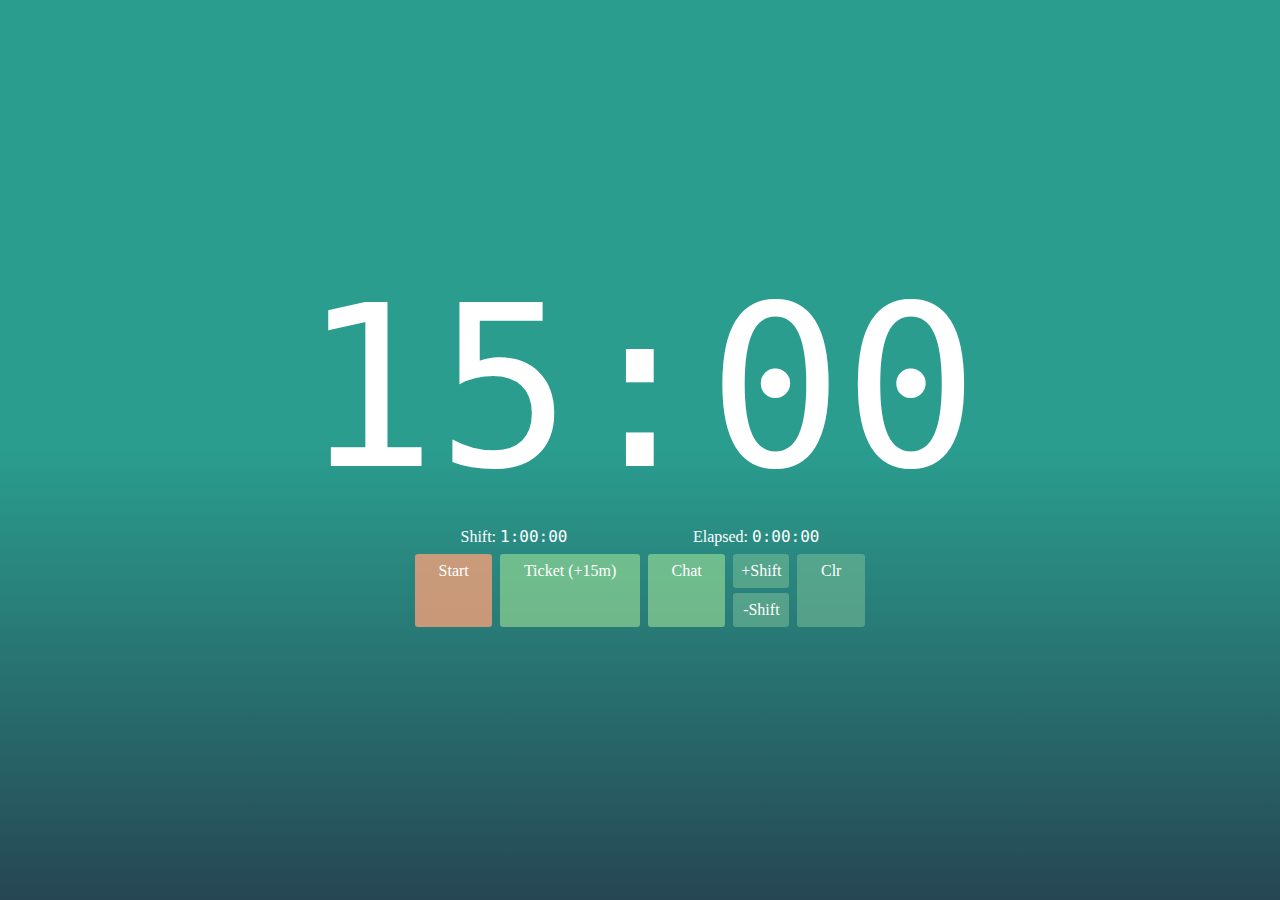
==== tickettimer/index.html @ 1de26f3c "Attempt some cache busting." ====
<!DOCTYPE html>
<html>
<head>
<title>Simple Timer</title>
<meta charset="utf-8">
<link href="css/style.css?v=1.0" rel="stylesheet">
</head>
<body><div id="timer">
	<div id="mainClock" class="clock paused">15:00</div>
	<div id="extraClocks">
		<div>Shift: <span id="shiftClock" class="clock paused">1:00</span></div>
		<div>Elapsed: <span id="elapsedClock" class="clock paused">0:00</span></div>
	</div>
	<div id="controls">
		<div id="pause" class="control pause" onClick="togglePause()">Start</div>		
		<div class="control done" onClick="addTime(15, 'done')">Ticket (+15m)</div>			
			<div class="control done" onClick="addTime(0, 'done')">Chat</div>
		<div style="display:flex; flex-direction: column; gap: 5px;">
			<div class="control" onClick="addShiftTime(15)">+Shift</div>
			<div class="control" onClick="addShiftTime(-15)">-Shift</div>			
		</div>
		<div class="control" onClick="resetTimer()">Clr</div>
	</div>
	<div id="resets"></div>
</div>
<script src="js/main.js?v=1.0"></script>
</body>
</html>
---- tickettimer/css/style.css ----
:root {
    font-size: 16px;
	--bg-light: rgb(42,157,143);
    --bg-dark: rgb(38,70,83);
    --bg-fallback: var(--bg-light);
	--bg: linear-gradient(0deg, var(--bg-dark) 0%, var(--bg-light) 50%);
	--textColor: white;
	--clockTextColor: white;	
	--control-Secondary: rgba(128,196,152, .5);
	--control-Primary: rgba(255, 161, 122, .75);
	--control-Good: rgba(182, 243, 156, .5); 
	--control-Bad: rgba(160, 80, 80, .75); 
}

body { 
	margin:0;
	padding: 0;
	background: var(--bg-fallback);	
	background: linear-gradient(0deg, rgba(38,70,83,1) 0%, rgba(42,157,143,1) 50%);
	color: var(--textColor);
}

#timer {
	padding: 0;
	margin: 0;
	height: 100%;
	min-height: 100vh;
	min-width: 100vw;
	display: flex;
	align-items: center;
	justify-content: center;
	flex-direction: column;
	gap: .5rem;
}

#timer > div {
	text-align: center;
	min-width: 50vmin;
	max-width: 95vmin;
}

#mainClock {
	font-size: 25vmin;
}

.clock { 
	font-family: monospace;
	color: var(--clockTextColor);
}

#extraClocks {
	display: flex;
	font-size: 1rem;
	justify-content: space-evenly;
	gap: 5rem;
}

#controls {
	display: flex;
	gap: .5rem;
	justify-content: center;
}

.control {
	border-radius: 3px;
	background: var(--control-Secondary);
	padding: .5rem;
	text-align: center;
	cursor: pointer;
	flex-grow: 1;
}

#resets {
	margin-top: .5rem;
	display: flex;
	gap: .5rem;
	flex-wrap: wrap;
}

.reset-dot {
	border-radius:50%;
	background-color: var(--control-Secondary);
	width: 1.5rem;
	height: 1.5rem;
}

.delay { background: var(--control-Seconder); }
.done {	background: var(--control-Good); }
.expire { background: var(--control-Bad); }
.pause { background: var(--control-Primary); }

.paused {
	transition: 1s opacity linear;
  animation: blinker 2s linear infinite;
}

:not(.paused) {
	transition: 1s * linear;
}

@keyframes blinker {
  50% {
    opacity: 20%;
  }
}
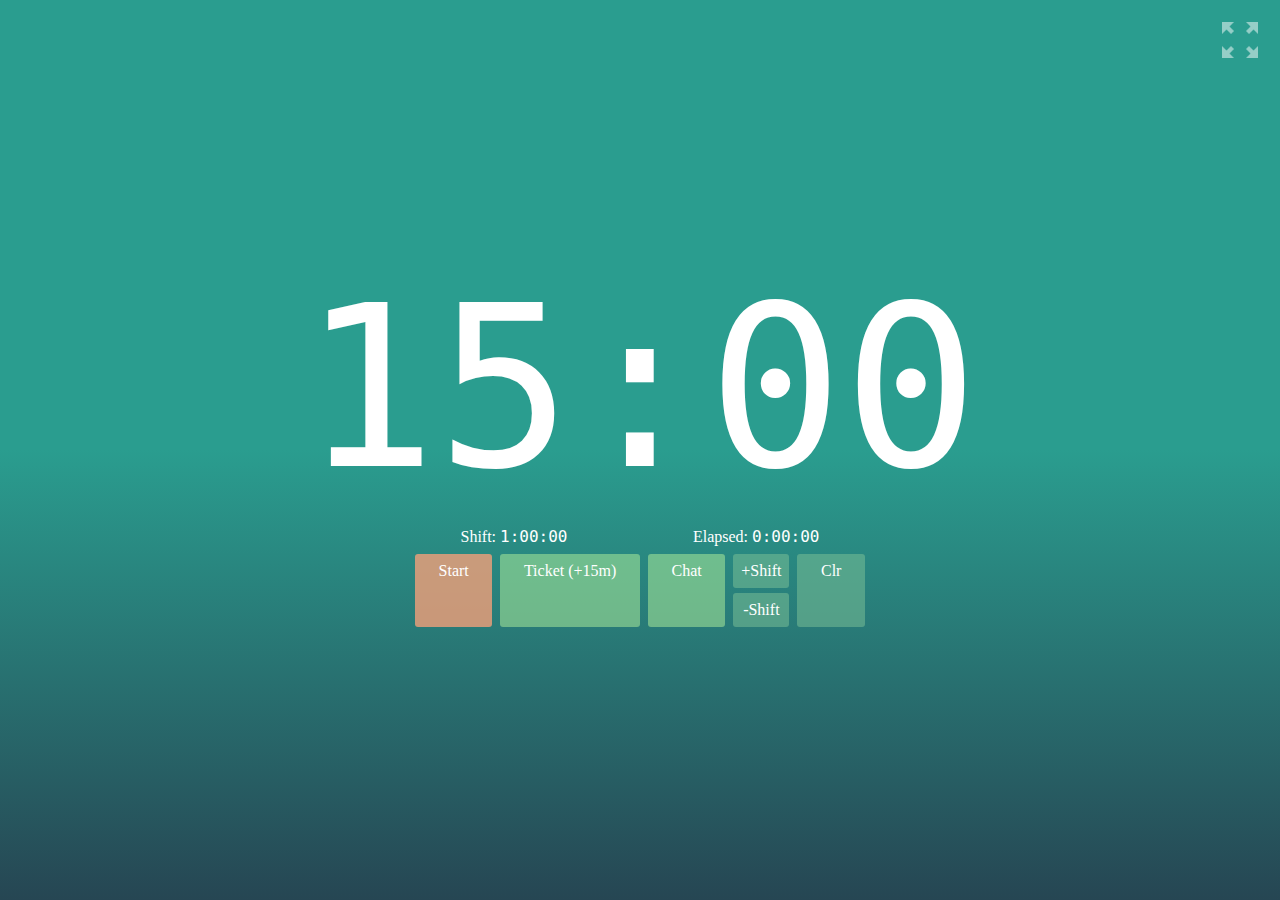
==== commit 95883a64: "Add Fullscreen" ====
--- a/tickettimer/index.html
+++ b/tickettimer/index.html
@@ -23,6 +23,8 @@
 	</div>
 	<div id="resets"></div>
 </div>
+<div class="fscontrol" id="openFullScreen" onClick="openFullscreen()"></div>
+<div class="fscontrol hidden" id="closeFullScreen" onClick="closeFullscreen()"></div>
 <script src="js/main.js?v=1.0"></script>
 </body>
 </html>
--- a/tickettimer/css/style.css
+++ b/tickettimer/css/style.css
@@ -18,6 +18,10 @@
 	background: var(--bg-fallback);	
 	background: linear-gradient(0deg, rgba(38,70,83,1) 0%, rgba(42,157,143,1) 50%);
 	color: var(--textColor);
+}
+
+.hidden {
+	display: none;
 }
 
 #timer {
@@ -70,6 +74,34 @@
 	flex-grow: 1;
 }
 
+.fscontrol {
+	width: 3rem;
+	height: 3rem;
+	position: fixed;
+	top: 1rem;
+	right: 1rem;
+	opacity: .5;
+	cursor: pointer;
+	background-size: contain;
+}
+
+.fscontrol:hover,
+.fscontrol:focus {
+	opacity: .75;
+}
+
+.fscontrol:active {
+	opacity: 1;
+}
+
+#openFullScreen {
+	background-image: url("../assets/openfullscreen.png");
+}
+
+#closeFullScreen {
+	background-image: url("../assets/closefullscreen.png");
+}
+
 #resets {
 	margin-top: .5rem;
 	display: flex;
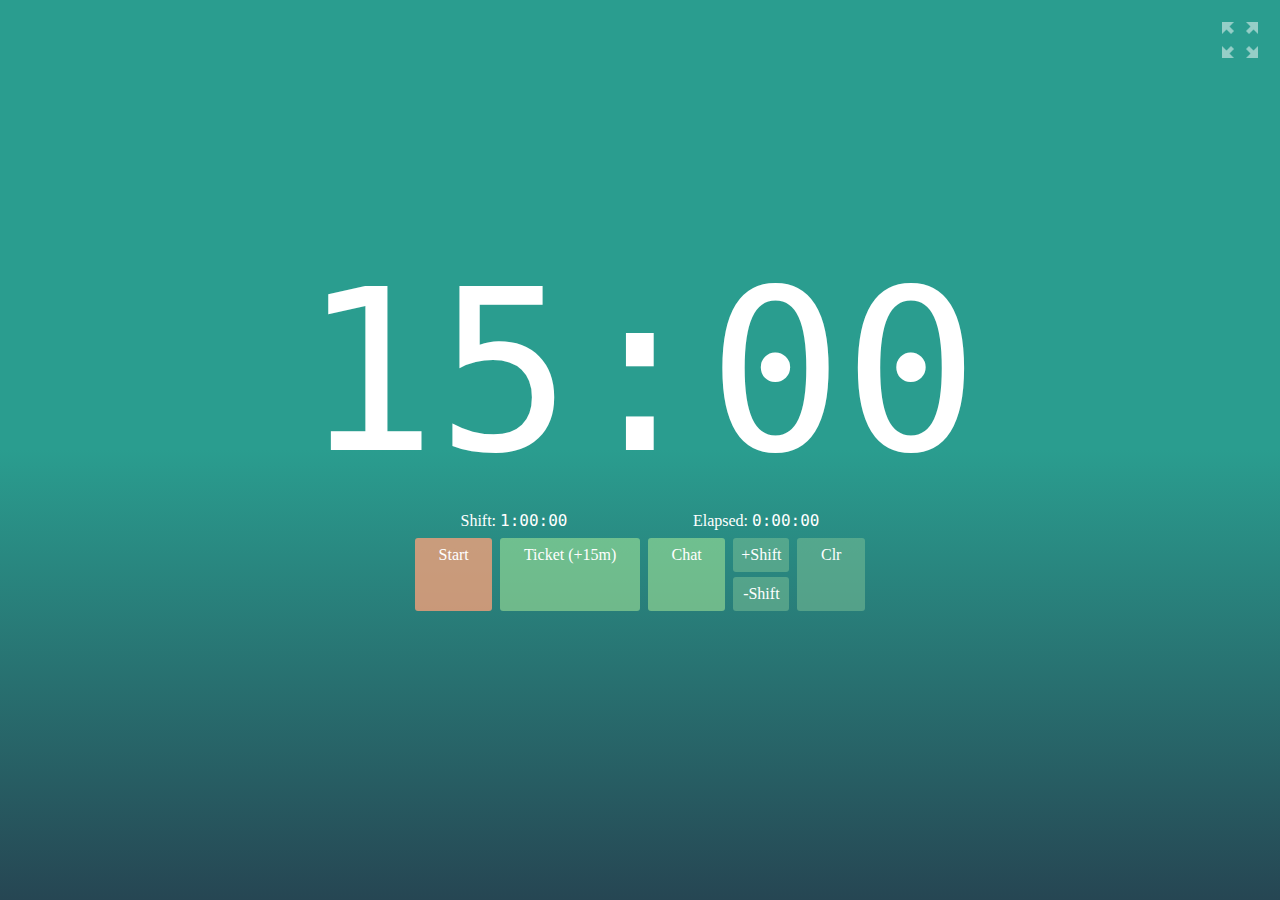
==== commit 072aca4d: "Spruce up CSS Improve keepawake feature Factor out fullscreen feature Start on clock class" ====
--- a/tickettimer/index.html
+++ b/tickettimer/index.html
@@ -15,7 +15,7 @@
 		<div id="pause" class="control pause" onClick="togglePause()">Start</div>		
 		<div class="control done" onClick="addTime(15, 'done')">Ticket (+15m)</div>			
 			<div class="control done" onClick="addTime(0, 'done')">Chat</div>
-		<div style="display:flex; flex-direction: column; gap: 5px;">
+		<div class="control-group">
 			<div class="control" onClick="addShiftTime(15)">+Shift</div>
 			<div class="control" onClick="addShiftTime(-15)">-Shift</div>			
 		</div>
@@ -26,5 +26,7 @@
 <div class="fscontrol" id="openFullScreen" onClick="openFullscreen()"></div>
 <div class="fscontrol hidden" id="closeFullScreen" onClick="closeFullscreen()"></div>
 <script src="js/main.js?v=1.0"></script>
+<script src="js/fullscreen.js?v=1.0"></script>
+<script src="js/keepawake.js?v=1.0"></script>
 </body>
 </html>
--- a/tickettimer/css/style.css
+++ b/tickettimer/css/style.css
@@ -40,7 +40,6 @@
 #timer > div {
 	text-align: center;
 	min-width: 50vmin;
-	max-width: 95vmin;
 }
 
 #mainClock {
@@ -65,13 +64,31 @@
 	justify-content: center;
 }
 
+.control-group {
+	display:flex;
+	flex-direction: column;
+	gap: 5px;
+}
+
 .control {
+	position: relative;
 	border-radius: 3px;
 	background: var(--control-Secondary);
 	padding: .5rem;
 	text-align: center;
 	cursor: pointer;
 	flex-grow: 1;
+	box-shadow: 0px 0px 0px rgba(16, 16, 64, 0);
+}
+
+.control:hover { 
+	box-shadow: 1px 1px 2px rgba(16, 16, 64, .25);
+}
+
+.control:active { 
+	top: 1px;
+	left: 1px;
+	box-shadow: inset 1px 1px 2px rgba(16, 16, 64, .25);
 }
 
 .fscontrol {
@@ -83,6 +100,7 @@
 	opacity: .5;
 	cursor: pointer;
 	background-size: contain;
+	transition: .2s opacity;
 }
 
 .fscontrol:hover,
@@ -107,6 +125,8 @@
 	display: flex;
 	gap: .5rem;
 	flex-wrap: wrap;
+	min-height: 2rem;
+	max-width: 22rem;
 }
 
 .reset-dot {
@@ -123,15 +143,11 @@
 
 .paused {
 	transition: 1s opacity linear;
-  animation: blinker 2s linear infinite;
-}
-
-:not(.paused) {
-	transition: 1s * linear;
+  	animation: blinker 2s linear infinite;
 }
 
 @keyframes blinker {
   50% {
-    opacity: 20%;
+    opacity: 50%;
   }
 }
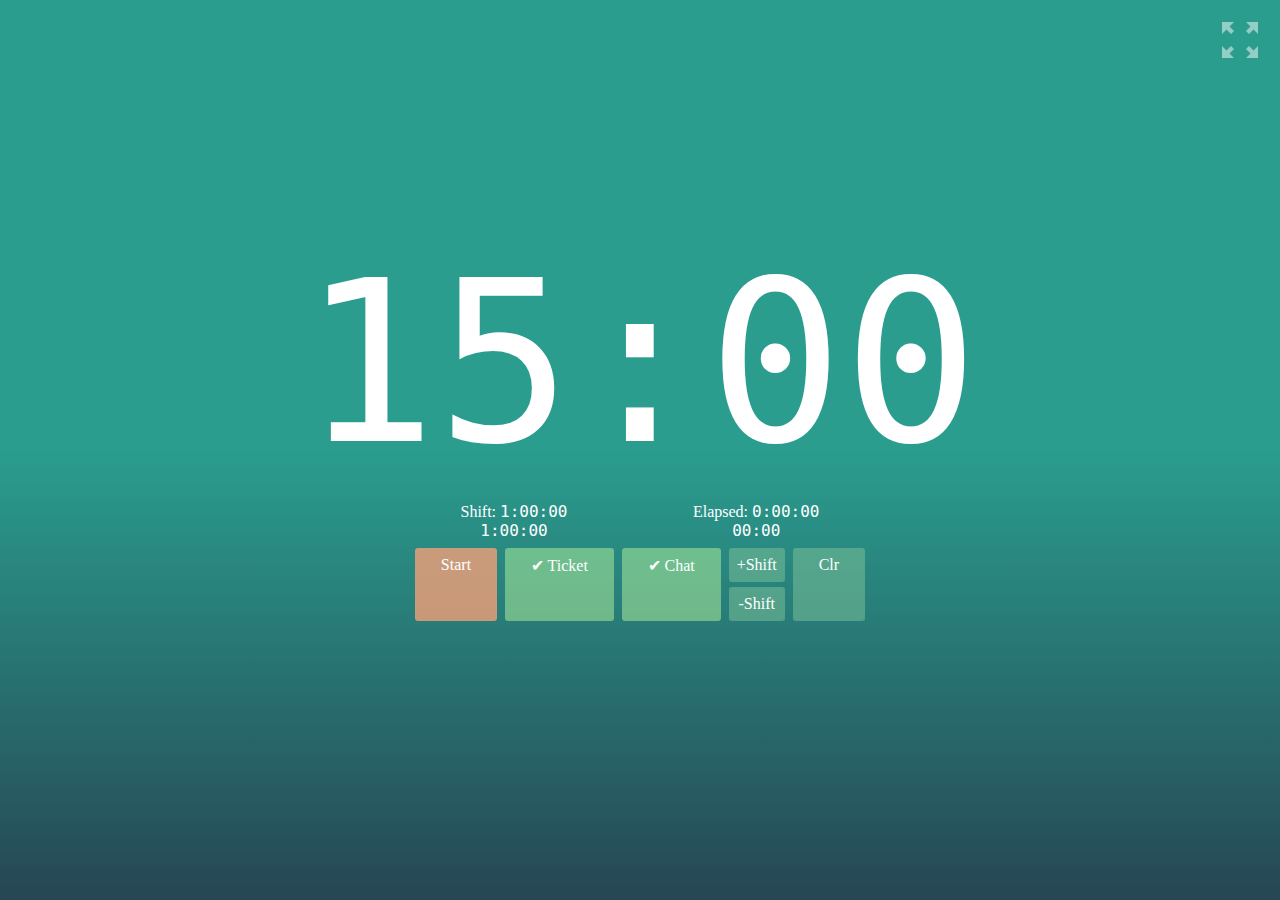
==== commit b2977917: "Begin work on databinding module." ====
--- a/tickettimer/index.html
+++ b/tickettimer/index.html
@@ -12,9 +12,9 @@
 		<div>Elapsed: <span id="elapsedClock" class="clock paused">0:00</span></div>
 	</div>
 	<div id="controls">
-		<div id="pause" class="control pause" onClick="togglePause()">Start</div>		
-		<div class="control done" onClick="addTime(15, 'done')">Ticket (+15m)</div>			
-			<div class="control done" onClick="addTime(0, 'done')">Chat</div>
+		<div id="pause" data-bind-class="" data-bind-text="" class="control pause" onClick="togglePause()">Start</div>		
+		<div class="control done" onClick="addTicketTime(15, 'done')"> &#10004; Ticket</div>			
+			<div class="control done" onClick="addTime(0, 'done')">&#10004; Chat</div>
 		<div class="control-group">
 			<div class="control" onClick="addShiftTime(15)">+Shift</div>
 			<div class="control" onClick="addShiftTime(-15)">-Shift</div>			
@@ -25,6 +25,7 @@
 </div>
 <div class="fscontrol" id="openFullScreen" onClick="openFullscreen()"></div>
 <div class="fscontrol hidden" id="closeFullScreen" onClick="closeFullscreen()"></div>
+<script src="js/flextimer.js?v=1.0"></script>
 <script src="js/main.js?v=1.0"></script>
 <script src="js/fullscreen.js?v=1.0"></script>
 <script src="js/keepawake.js?v=1.0"></script>
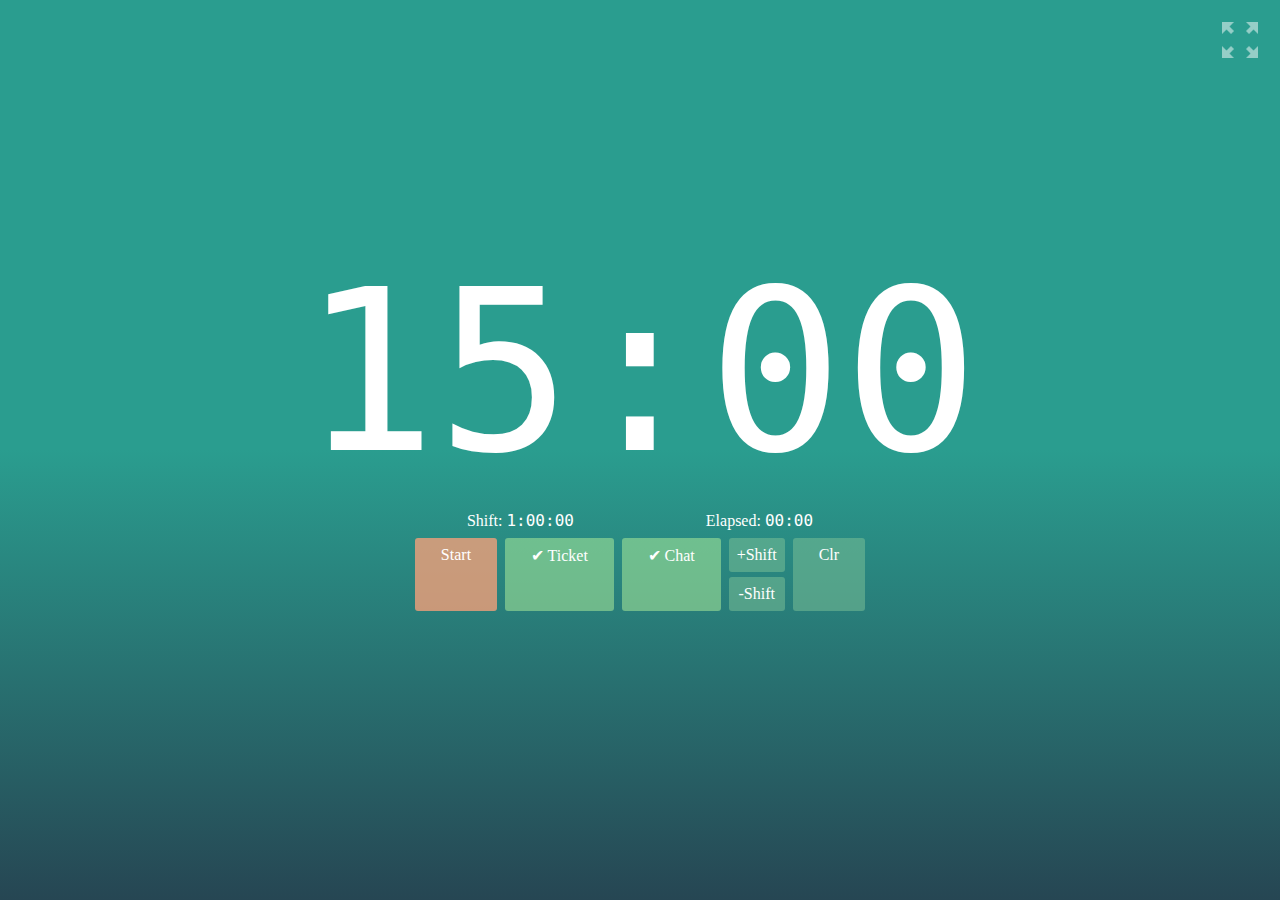
==== commit 0cb11121: "Update timer logic, add tests, and more." ====
--- a/tickettimer/index.html
+++ b/tickettimer/index.html
@@ -12,7 +12,7 @@
 		<div>Elapsed: <span id="elapsedClock" class="clock paused">0:00</span></div>
 	</div>
 	<div id="controls">
-		<div id="pause" data-bind-class="" data-bind-text="" class="control pause" onClick="togglePause()">Start</div>		
+		<div id="pause" class="control pause" onClick="mainButtonAction()">Start</div>		
 		<div class="control done" onClick="addTicketTime(15, 'done')"> &#10004; Ticket</div>			
 			<div class="control done" onClick="addTime(0, 'done')">&#10004; Chat</div>
 		<div class="control-group">
@@ -25,6 +25,7 @@
 </div>
 <div class="fscontrol" id="openFullScreen" onClick="openFullscreen()"></div>
 <div class="fscontrol hidden" id="closeFullScreen" onClick="closeFullscreen()"></div>
+<script src="js/databinding.js?v=1.0"></script>
 <script src="js/flextimer.js?v=1.0"></script>
 <script src="js/main.js?v=1.0"></script>
 <script src="js/fullscreen.js?v=1.0"></script>
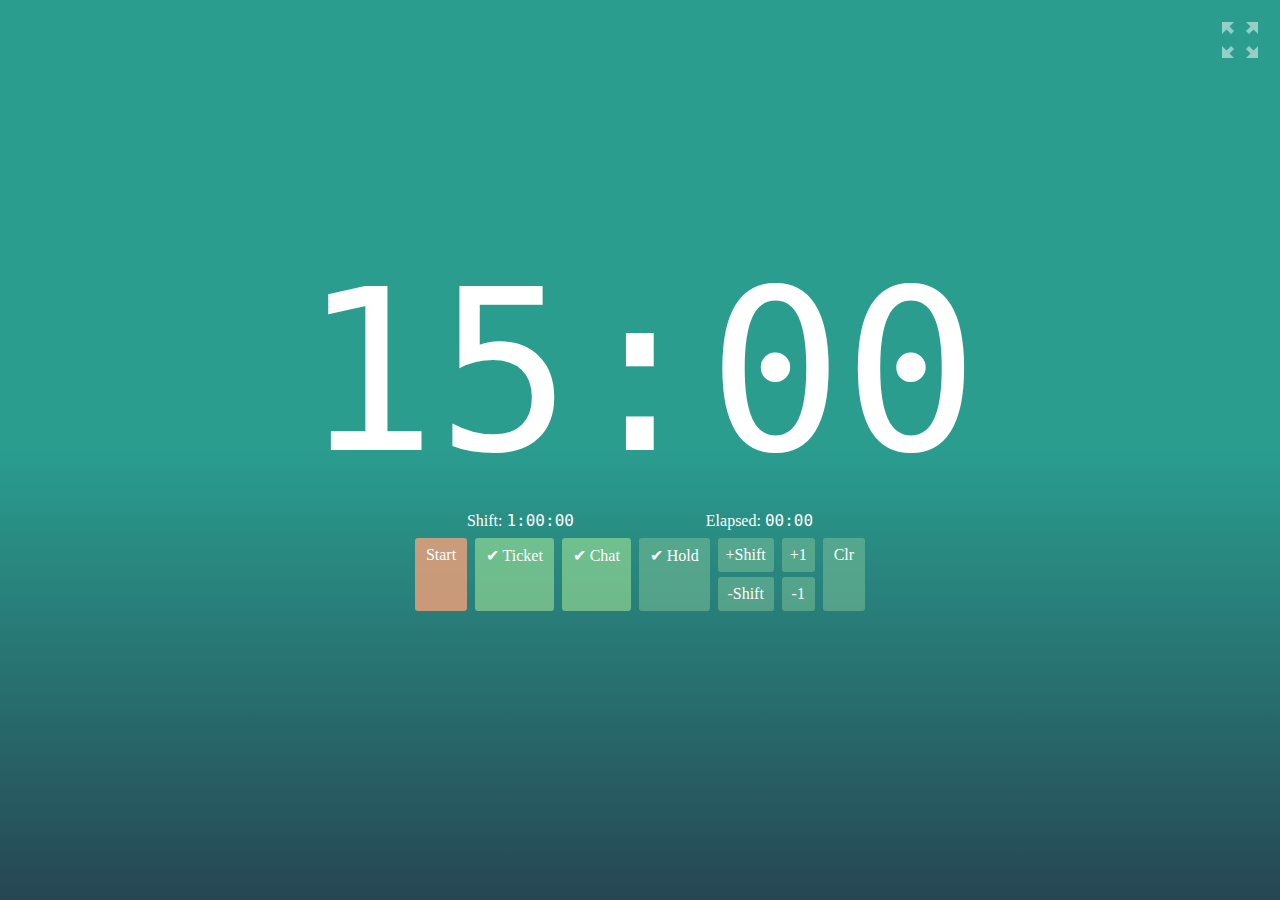
==== commit 3d4e55c7: "Add +1 / -1 Shift buttons for fine-grained control." ====
--- a/tickettimer/index.html
+++ b/tickettimer/index.html
@@ -14,10 +14,15 @@
 	<div id="controls">
 		<div id="pause" class="control pause" onClick="mainButtonAction()">Start</div>		
 		<div class="control done" onClick="addTicketTime(15, 'done')"> &#10004; Ticket</div>			
-			<div class="control done" onClick="addTime(0, 'done')">&#10004; Chat</div>
+		<div class="control done" onClick="addTime(0, 'done')">&#10004; Chat</div>
+		<div class="control " onClick='document.getElementById("resets").innerHTML += newDot("hold");'>&#10004; Hold</div>
 		<div class="control-group">
 			<div class="control" onClick="addShiftTime(15)">+Shift</div>
-			<div class="control" onClick="addShiftTime(-15)">-Shift</div>			
+			<div class="control" onClick="addShiftTime(-15)">-Shift</div>
+		</div>			
+		<div class="control-group">
+			<div class="control" onClick="addShiftTime(1)">+1</div>
+			<div class="control" onClick="addShiftTime(-1)">-1</div>			
 		</div>
 		<div class="control" onClick="resetTimer()">Clr</div>
 	</div>
